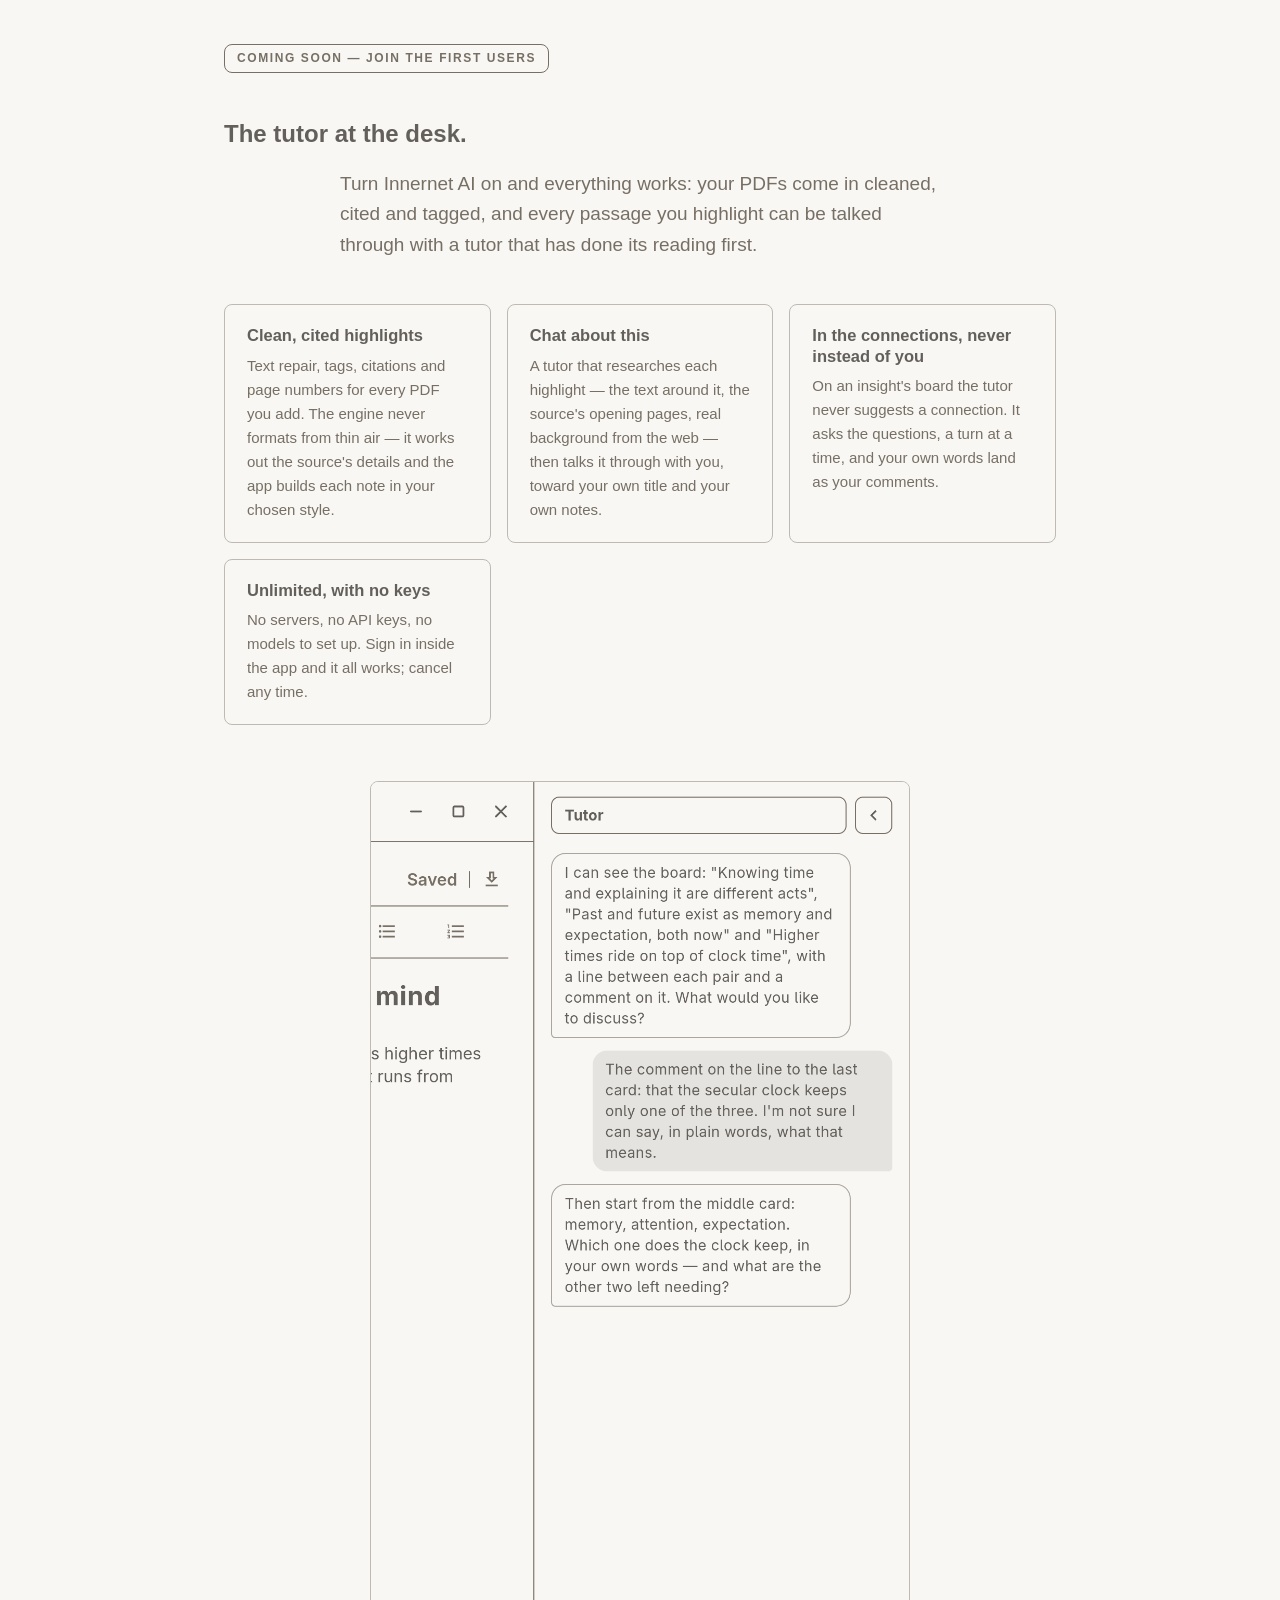
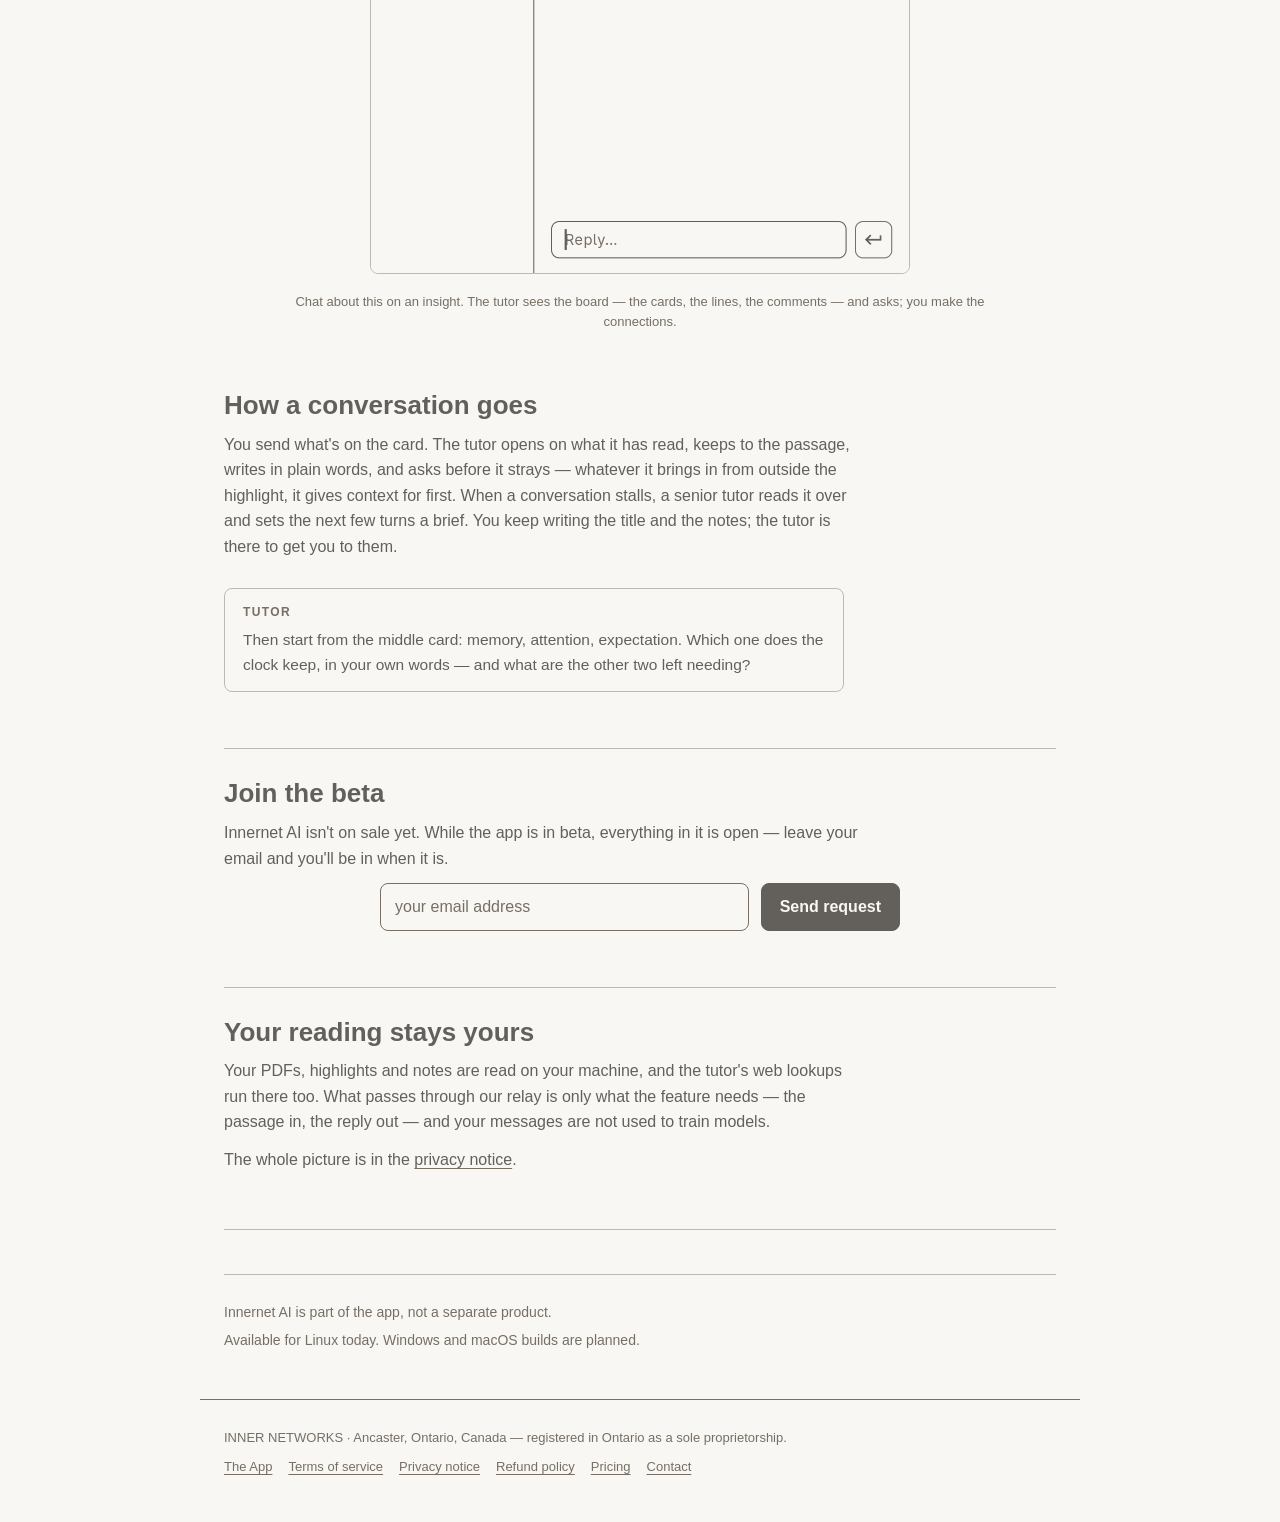
==== ai.html @ b346fe4a "Versions 20261019b, for the sheet's new spacing" ====
<!DOCTYPE html>
<html lang="en">
<head>
<meta charset="utf-8">
<meta name="viewport" content="width=device-width, initial-scale=1">
<title>Innernet AI — one subscription, everything wired</title>
<meta name="description" content="Innernet AI: clean, cited, tagged highlights for every PDF, and a tutor that researches each passage and talks it through with you. In the beta now — request to join.">
<link rel="stylesheet" href="style.css?v=20261019b">
<script src="theme.js?v=20261019b"></script>
</head>
<body>
<main>
  <section class="hero">
    <p class="chip">coming soon — join the first users</p>
    <h1>The tutor at the desk.</h1>
    <p class="lede">Turn Innernet AI on and everything works: your PDFs come in cleaned, cited and tagged, and every passage you highlight can be talked through with a tutor that has done its reading first.</p>
  </section>

  <section class="points">
    <div><h3>Clean, cited highlights</h3><p>Text repair, tags, citations and page numbers for every PDF you add. The engine never formats from thin air — it works out the source's details and the app builds each note in your chosen style.</p></div>
    <div><h3>Chat about this</h3><p>A tutor that researches each highlight — the text around it, the source's opening pages, real background from the web — then talks it through with you, toward your own title and your own notes.</p></div>
    <div><h3>In the connections, never instead of you</h3><p>On an insight's board the tutor never suggests a connection. It asks the questions, a turn at a time, and your own words land as your comments.</p></div>
    <div><h3>Unlimited, with no keys</h3><p>No servers, no API keys, no models to set up. Sign in inside the app and it all works; cancel any time.</p></div>
  </section>

  <figure class="screen portrait">
    <img src="images/connections-chat.png" alt="Chat about this on an insight: the tutor has read the board, names each card it sees, and answers the reader's question with a question back.">
    <figcaption>Chat about this on an insight. The tutor sees the board — the cards, the lines, the comments — and asks; you make the connections.</figcaption>
  </figure>

  <section class="walk" style="margin-top:56px;">
    <h2>How a conversation goes</h2>
    <p>You send what's on the card. The tutor opens on what it has read, keeps to the passage, writes in plain words, and asks before it strays — whatever it brings in from outside the highlight, it gives context for first. When a conversation stalls, a senior tutor reads it over and sets the next few turns a brief. You keep writing the title and the notes; the tutor is there to get you to them.</p>
  </section>

  <div class="bubble" style="margin-top:28px;">
    <p class="who">Tutor</p>
    <p>Then start from the middle card: memory, attention, expectation. Which one does the clock keep, in your own words — and what are the other two left needing?</p>
  </div>

  <hr class="rule">

  <section class="walk" style="margin-top:28px;">
    <h2>Join the beta</h2>
    <p class="quiet">Innernet AI isn't on sale yet. While the app is in beta, everything in it is open — leave your email and you'll be in when it is.</p>
  </section>

  <form class="beta" onsubmit="location.href = 'mailto:support@theinnernet.co?subject=' + encodeURIComponent('Beta request') + '&body=' + encodeURIComponent(this.email.value); return false;">
    <input type="email" name="email" required placeholder="your email address" autocomplete="email">
    <button type="submit">Send request</button>
  </form>

  <hr class="rule">

  <section class="walk" style="margin-top:28px;">
    <h2>Your reading stays yours</h2>
    <p>Your PDFs, highlights and notes are read on your machine, and the tutor's web lookups run there too. What passes through our relay is only what the feature needs — the passage in, the reply out — and your messages are not used to train models.</p>
    <p class="quiet">The whole picture is in the <a href="privacy.html">privacy notice</a>.</p>
  </section>

  <hr class="rule">

  <section class="footnotes">
    <p>Innernet AI is part of the app, not a separate product.</p>
    <p>Available for Linux today. Windows and macOS builds are planned.</p>
  </section>
</main>

<footer>
  <p>INNER NETWORKS · Ancaster, Ontario, Canada — registered in Ontario as a sole proprietorship.</p>
  <nav><a href="./">The App</a><a href="terms.html">Terms of service</a><a href="privacy.html">Privacy notice</a><a href="refund.html">Refund policy</a><a href="pricing.html">Pricing</a><a href="mailto:support@theinnernet.co">Contact</a></nav>
</footer>
</body>
</html>
---- style.css ----
/* THE INNERNET — the app's own styling, carried over to the site: its
   theme's colours (Minima's three by default: paper, stone, ink), Tiny5 LCD
   for the mark, outlines between lights, rounded 8, quiet stone labels.
   Each of the app's themes is a set of the same variables below (from its
   CSS file in the app's themes/), chosen by <html data-theme> (theme.js). */

@font-face {
  font-family: 'Tiny5';
  src: url('fonts/Tiny5-LCDRegular.ttf') format('truetype');
  font-weight: normal;
  font-style: normal;
  font-display: swap;
}

:root, [data-theme="minima"] {
  --paper: #F8F7F4;
  --stone: #776F64;
  --ink: #63605B;
  /* stone and paper, mixed, for hairlines and fills that aren't full stone */
  --line: color-mix(in srgb, var(--stone) 45%, var(--paper));
  --page: var(--paper);          /* what the page is drawn on */
  --selected: var(--stone);      /* the theme switch's indicator */
  --on-selected: var(--paper);
  --accent: var(--ink);          /* filled buttons */
  --on-accent: var(--paper);
  --fill-line: transparent;      /* an outline round filled things, where they're as pale as the page (Stick) */
  --accent-border: var(--accent);
  --wash: color-mix(in srgb, var(--stone) 8%, var(--paper));
  --deep: color-mix(in srgb, var(--stone) 16%, var(--paper));
  --radius: 8px;
}
[data-theme="stick"] {
  --paper: #FFFFFF; --stone: rgba(54, 54, 54, 0.75); --ink: #363636; --line: rgba(0, 0, 0, 0.3);
  --page: #FAF9F6; --selected: #FFF6BF; --on-selected: #363636; --accent: #FFF6BF; --on-accent: #363636;
  --fill-line: rgba(0, 0, 0, 0.3); --accent-border: var(--fill-line);
}
[data-theme="dew"] {
  --paper: #FCFEFF; --stone: #5F6C78; --ink: #3F4952; --line: #B7C6D4; --page: #F1F8FD;
  --selected: #B7DCFD; --on-selected: #3F4952; --accent: #95CAF8; --on-accent: #3F4952;
}
[data-theme="blush"] {
  --paper: #FFFDFD; --stone: #79666B; --ink: #514347; --line: #D4BFC5; --page: #FDF4F6;
  --selected: #FAC8D6; --on-selected: #514347; --accent: #F3ADC2; --on-accent: #514347;
}
[data-theme="mint"] {
  --paper: #FCFEFD; --stone: #607067; --ink: #3F4B44; --line: #B7C9BF; --page: #F1F9F4;
  --selected: #B6E4CA; --on-selected: #3F4B44; --accent: #93D6B1; --on-accent: #3F4B44;
}
[data-theme="lilac"] {
  --paper: #FEFDFF; --stone: #6E6978; --ink: #494551; --line: #C8C2D4; --page: #F8F5FD;
  --selected: #DDCFFA; --on-selected: #494551; --accent: #CCB8F4; --on-accent: #494551;
}
[data-theme="clara"] {
  --paper: #FFFFFF; --stone: rgba(54, 54, 54, 0.75); --ink: #363636; --line: rgba(0, 0, 0, 0.3);
  --page: #F5F5F5; --selected: #3069D0; --on-selected: #FFFFFF; --accent: #3069D0; --on-accent: #FFFFFF;
}

/* A change of theme glides rather than snaps. */
body, a, h1, h2, h3, h4, .intro, .wordmark, .tagline, .quiet, footer, footer nav a,
figure.screen img, .rule, .beta input, .beta button, .theme-switch, .theme-switch button,
.process li, .process h3, .process p, .process li:not(:first-child)::before {
  transition: background-color .35s ease, color .35s ease, border-color .35s ease;
}

* { box-sizing: border-box; }

body {
  margin: 0;
  overflow-x: clip;   /* the full-width sheet's 100vw counts the scroll bar */
  color: var(--ink);
  background: var(--page);
  font-family: 'Inter', 'Segoe UI', 'Helvetica Neue', Arial, sans-serif;
  font-size: 16px;
  line-height: 1.6;
  -webkit-font-smoothing: antialiased;
}

a { color: var(--ink); text-decoration-color: var(--stone); text-underline-offset: 3px; }
a:hover { color: var(--stone); }

h1, h2, h3, h4 { font-weight: 600; color: var(--ink); line-height: 1.25; }

main { max-width: 880px; margin: 0 auto; padding: 0 24px; }

/* The top of the home page: the wordmark centred in the space above the
   fold, and the next heading with the very top of the screenshot just
   peeking over the bottom edge (.mark) — a hint of what's below. */
.hero { padding: 44px 0 24px; }
.hero.mark {
  padding: 0;
  min-height: calc(100vh - 96px);
  display: flex; flex-direction: column;
  justify-content: center; align-items: center;
  text-align: center;
}
.intro {
  font-size: 16px; font-weight: 600; letter-spacing: 2px;
  text-transform: uppercase; color: var(--stone); margin: 0 0 14px;
}
.wordmark {
  font-family: 'Tiny5', monospace;
  font-size: 72px; letter-spacing: 8px; line-height: 1;
  color: var(--ink); margin: 0;
}
.home-card { text-align: center; }
.home-card h2 { font-size: 30px; margin: 0 0 26px; }
/* the caption's gone; the gap it left stays between image and tagline */
.home-card figure.screen { margin: 0 auto 52px; }
.tagline {
  font-size: 19px; color: var(--stone); max-width: 560px; margin: 0 auto;
}
.home-card { padding-bottom: 36px; }
.chip {
  display: inline-block; border: 1px solid var(--stone); color: var(--stone);
  border-radius: var(--radius); padding: 4px 12px; font-size: 12px;
  letter-spacing: 1.6px; text-transform: uppercase; font-weight: 600;
  margin: 0 0 26px;
}
.hero .lede { font-size: 19px; max-width: 600px; margin: 0 auto; color: var(--stone); }

/* Screen figures: stone-outlined, rounded like the app's cards */
figure.screen { margin: 48px auto; max-width: 720px; }
figure.screen img {
  display: block; width: 100%; height: auto;
  border: 1px solid var(--line); border-radius: var(--radius);
}
figure.screen.portrait { text-align: center; }
figure.screen.portrait img { display: inline-block; max-width: 540px; }
figure.screen figcaption {
  font-size: 13px; color: var(--stone); margin: 10px 2px 0;
}

/* Feature cards */
.points {
  display: grid; grid-template-columns: repeat(auto-fit, minmax(240px, 1fr));
  gap: 16px; padding: 20px 0 8px;
}
.points div {
  border: 1px solid var(--line); border-radius: var(--radius);
  padding: 20px 22px; background: var(--paper);
}
.points h3 { margin: 0 0 8px; font-size: 16.5px; }
.points p { margin: 0; font-size: 15px; color: var(--stone); }

/* From Quote to Note: a centred heading, then the three steps as cards
   joined by stone arrows — the app's connecting lines, pointed — then the
   sentence, centred under the cards. */
.process-head {
  text-align: center; font-size: 30px;
  margin: 64px 0 0;
}
.process {
  list-style: none; margin: 44px 0; padding: 0;
  display: grid; grid-template-columns: 1fr 1fr 1fr; gap: 46px;
  max-width: 832px;
}
/* Each step a Note Field card (FieldCard), a third again their size: the
   paper a step up from the page's, one border of a single width (darkened
   only by hovering, as the card raises), radius 10, a 14 px title and
   13 px notes on 1.4 — here at that size ×1.3. */
.process li {
  position: relative; border: 1px solid var(--line); border-radius: 13px;
  padding: 16px 18px 18px; background: var(--paper);
}
.process li:hover { border-color: var(--ink); }
.process li:not(:first-child)::before {
  content: '→'; position: absolute; left: -46px; width: 46px;
  top: 50%; transform: translateY(-50%);
  text-align: center; color: var(--stone); font-size: 22px; font-weight: 600;
}
.process h3 {
  margin: 0 0 8px; font-size: 18px; font-weight: 600;
  text-transform: none; letter-spacing: 0; color: var(--ink);
}
.process p { margin: 0; font-size: 17px; line-height: 1.4; color: var(--ink); }
.process p em { color: var(--ink); }
.process-lede {
  text-align: center; color: var(--ink);
  max-width: 640px; margin: 0 auto;
}

/* A word section beside or before a figure */
.walk { max-width: 640px; margin: 0; }
.walk.right { margin-left: auto; text-align: right; }
.walk.right h2, .walk.right p { max-width: 560px; margin-left: auto; }
.walk h2 { font-size: 26px; margin: 0 0 10px; }
.walk h3 { font-size: 18px; margin: 0 0 8px; }
.walk p { margin: 0 0 12px; color: var(--ink); }
.quiet { color: var(--stone); }

/* Lists styled like the app's quiet labels */
.list { padding-left: 0; list-style: none; margin: 14px 0; }
.list li {
  padding: 10px 0 10px 0; border-top: 1px solid var(--line);
  font-size: 15.5px; max-width: 640px;
}
.list li:last-child { border-bottom: 1px solid var(--line); }
.list b { font-weight: 600; }

/* Pricing */
.pricing { margin-top: 56px; }
.pricing h2 { font-size: 26px; margin: 0 0 8px; }
.sub { margin: 0 0 22px; color: var(--stone); max-width: 640px; }
.tiers { display: grid; grid-template-columns: repeat(auto-fit, minmax(200px, 1fr)); gap: 16px; }
.tiers.two { max-width: 480px; }
.tier {
  border: 1px solid var(--stone); border-radius: var(--radius);
  padding: 20px 22px;
}
.tier h4 {
  margin: 0 0 10px; font-size: 13px; letter-spacing: 1.4px;
  text-transform: uppercase; color: var(--stone);
}
.tier.filled { background: var(--ink); border-color: var(--ink); color: var(--paper); }
.tier.filled, .tier.filled h4, .tier.filled .price span { color: var(--paper); }
.tier.filled h4 { color: color-mix(in srgb, var(--paper) 70%, var(--ink)); }
.price { font-size: 30px; font-weight: 600; margin-bottom: 10px; color: var(--ink); }
.price span { font-size: 14px; font-weight: 600; color: var(--stone); }
.tier p { margin: 0; font-size: 14.5px; color: var(--stone); }
.tier.filled .price { color: var(--paper); }
.tier.filled p { color: color-mix(in srgb, var(--paper) 80%, var(--stone)); }
.tiny { font-size: 13px; color: var(--stone); margin-top: 18px; }

/* Beta request: an email box and a filled send button, as the app's controls */
.beta-ask { text-align: center; margin: 48px 0 56px; }
.beta-ask h2 { font-size: 26px; margin: 0 0 22px; }
.beta { display: flex; gap: 12px; max-width: 520px; margin: 0 auto; }
.beta input {
  flex: 1; padding: 10px 14px; font: inherit; color: var(--ink);
  background: var(--paper); border: 1px solid var(--stone);
  border-radius: var(--radius);
}
.beta input::placeholder { color: var(--stone); }
.beta input:focus { outline: none; border-color: var(--ink); }
.beta button {
  padding: 10px 18px; font: inherit; font-weight: 600; cursor: pointer;
  background: var(--accent); color: var(--on-accent);
  border: 1px solid var(--accent-border); border-radius: var(--radius);
}
.beta button:hover { background: color-mix(in srgb, var(--accent) 85%, var(--paper)); }

/* The themes: the app's view switch (SlideToggle) as a theme switch, a
   track outlined like the app's with a sliding indicator; clicking a
   segment, or dragging across them, redraws the page (and its pictures)
   in that theme. */
/* The display — the Note Field's picture, its tagline and the theme
   switch just under it, so switching shows the field change — holds the
   page behind it: pinned once its foot reaches the window's (theme.js
   measures it, --display-h; unmeasured, it pins at the top) while
   everything after — From Quote to Note on — slides up over it as one
   card (.sheet), as a card joins the field in the app. */
.display {
  position: sticky; z-index: 0;
  top: calc(100vh - var(--display-h, 100vh));
}
.themes { text-align: center; padding: 0 0 200px; }
.themes h2 { font-size: 26px; margin: 0 0 22px; }
/* The rest of the page, riding over it: opaque and the window's full
   width (its content kept to the column), its top the card's rounded
   corners and the app's hairline, lifting off with a shadow. */
.sheet {
  position: relative; z-index: 1;
  margin: 0 calc(50% - 50vw);
  /* A pause: this much scrolling with the display held still, before the
     sheet comes up over it. */
  margin-top: 40vh;
  padding: 0 calc(50vw - 50%);
  /* An empty band at its top, so the card comes well up before any of
     its writing does. */
  padding-top: calc(15vh - 32px);   /* (with From Quote to Note's 64px: 15vh + 32px in all) */
  background: var(--page);
  border-top: 1px solid var(--line);
  border-radius: 16px 16px 0 0;
  box-shadow: 0 -12px 24px rgba(0, 0, 0, .08);
}
.theme-switch {
  display: inline-flex; position: relative; padding: 2px;
  border: 1px solid var(--line); border-radius: 6px;
  touch-action: none; user-select: none; -webkit-user-select: none;
  max-width: 100%;
}
.theme-switch .indicator {
  position: absolute; top: 2px; bottom: 2px; left: 2px;
  width: calc((100% - 4px) / var(--count)); border-radius: 4px;
  background: var(--selected);
  box-shadow: inset 0 0 0 1px var(--fill-line);
  transform: translateX(calc(var(--at) * 100%));
  transition: transform .2s ease-out, background-color .35s ease;
}
.theme-switch button {
  position: relative; width: 120px; min-width: 0; height: 33px; padding: 0 4px;
  font: inherit; font-size: 14.4px; font-weight: 600; color: var(--stone);
  background: none; border: 0; border-radius: 4px; cursor: pointer;
}
.theme-switch button:hover:not([aria-checked="true"]) {
  background: color-mix(in srgb, var(--ink) 8%, transparent);
}
.theme-switch button[aria-checked="true"] { color: var(--on-selected); }
.theme-switch button:focus-visible { outline: 2px solid var(--ink); outline-offset: 1px; }
/* "and more…": the last segment, quieter and never chosen. */
.theme-switch .more {
  position: relative; width: 120px; height: 33px; display: flex;
  align-items: center; justify-content: center; padding: 0 4px;
  font-size: 14.4px; font-weight: 600; font-style: italic; line-height: 1.1;
  color: color-mix(in srgb, var(--stone) 60%, var(--page)); cursor: default;
}

/* Each screenshot shows the app in the page's theme: the next theme's
   picture fades in over the last. */
figure.screen .shots { position: relative; }
figure.screen .shots img + img { position: absolute; inset: 0; }
figure.screen .shots img { transition: opacity .35s ease, border-color .35s ease; }

/* Rules between sections: stone hairlines, as outlines separate lights */
.rule { border: 0; border-top: 1px solid var(--line); margin: 56px 0 0; }

/* Trial / footnotes / footer */
.trial { margin-top: 52px; }
.trial h2 { font-size: 22px; margin: 0 0 8px; }
.trial p { margin: 0; max-width: 640px; color: var(--ink); }
.footnotes { margin-top: 44px; padding-top: 20px; border-top: 1px solid var(--line); font-size: 14px; color: var(--stone); }
.footnotes p { margin: 6px 0; }
footer {
  max-width: 880px; margin: 48px auto 0; padding: 22px 24px 44px;
  border-top: 1px solid var(--stone); font-size: 13px; color: var(--stone);
}
footer p { margin: 6px 0; }
footer nav { display: flex; gap: 16px; flex-wrap: wrap; margin-top: 8px; }
footer nav a { color: var(--stone); }
footer nav a:hover { color: var(--ink); }

/* The AI page's reply echo: the reader's pale-stone bubble, as in the panel. */
.bubble {
  border: 1px solid var(--line); border-radius: var(--radius);
  padding: 14px 18px; max-width: 620px; margin: 0 0 12px; font-size: 15.5px;
  background: var(--paper);
}
.bubble.you { background: var(--deep); border-color: var(--deep); margin-left: 15%; }
.bubble .who {
  font-size: 12px; letter-spacing: 1.4px; text-transform: uppercase;
  font-weight: 600; color: var(--stone); margin: 0 0 6px;
}
.bubble p { margin: 0; }

/* Legal pages */
.doc { padding: 44px 0 24px; }
.doc h1 { font-size: 34px; margin: 0 0 18px; }
.doc h2 { font-size: 20px; margin: 30px 0 8px; }
.doc p, .doc li { max-width: 660px; }
.doc em { color: var(--stone); }

@media (max-width: 640px) {
  .wordmark { font-size: 44px; letter-spacing: 5px; }
  .hero h1 { font-size: 22px; }
  .hero { padding-top: 48px; }
  .hero.mark { padding: 0; }
  .bubble.you { margin-left: 0; }
  .beta { flex-direction: column; }
  /* Seven themes across a phone: "and more…" goes, and they share it. */
  .theme-switch { display: flex; --count: var(--themes) !important; }
  .theme-switch button { flex: 1; width: auto; font-size: 11px; padding: 0 1px; }
  .theme-switch .more { display: none; }
  .process { grid-template-columns: 1fr; gap: 36px; margin: 40px 0; }
  .process li:not(:first-child)::before {
    content: '↓'; top: -31px; left: 50%; width: auto;
    transform: translateX(-50%);
  }
}
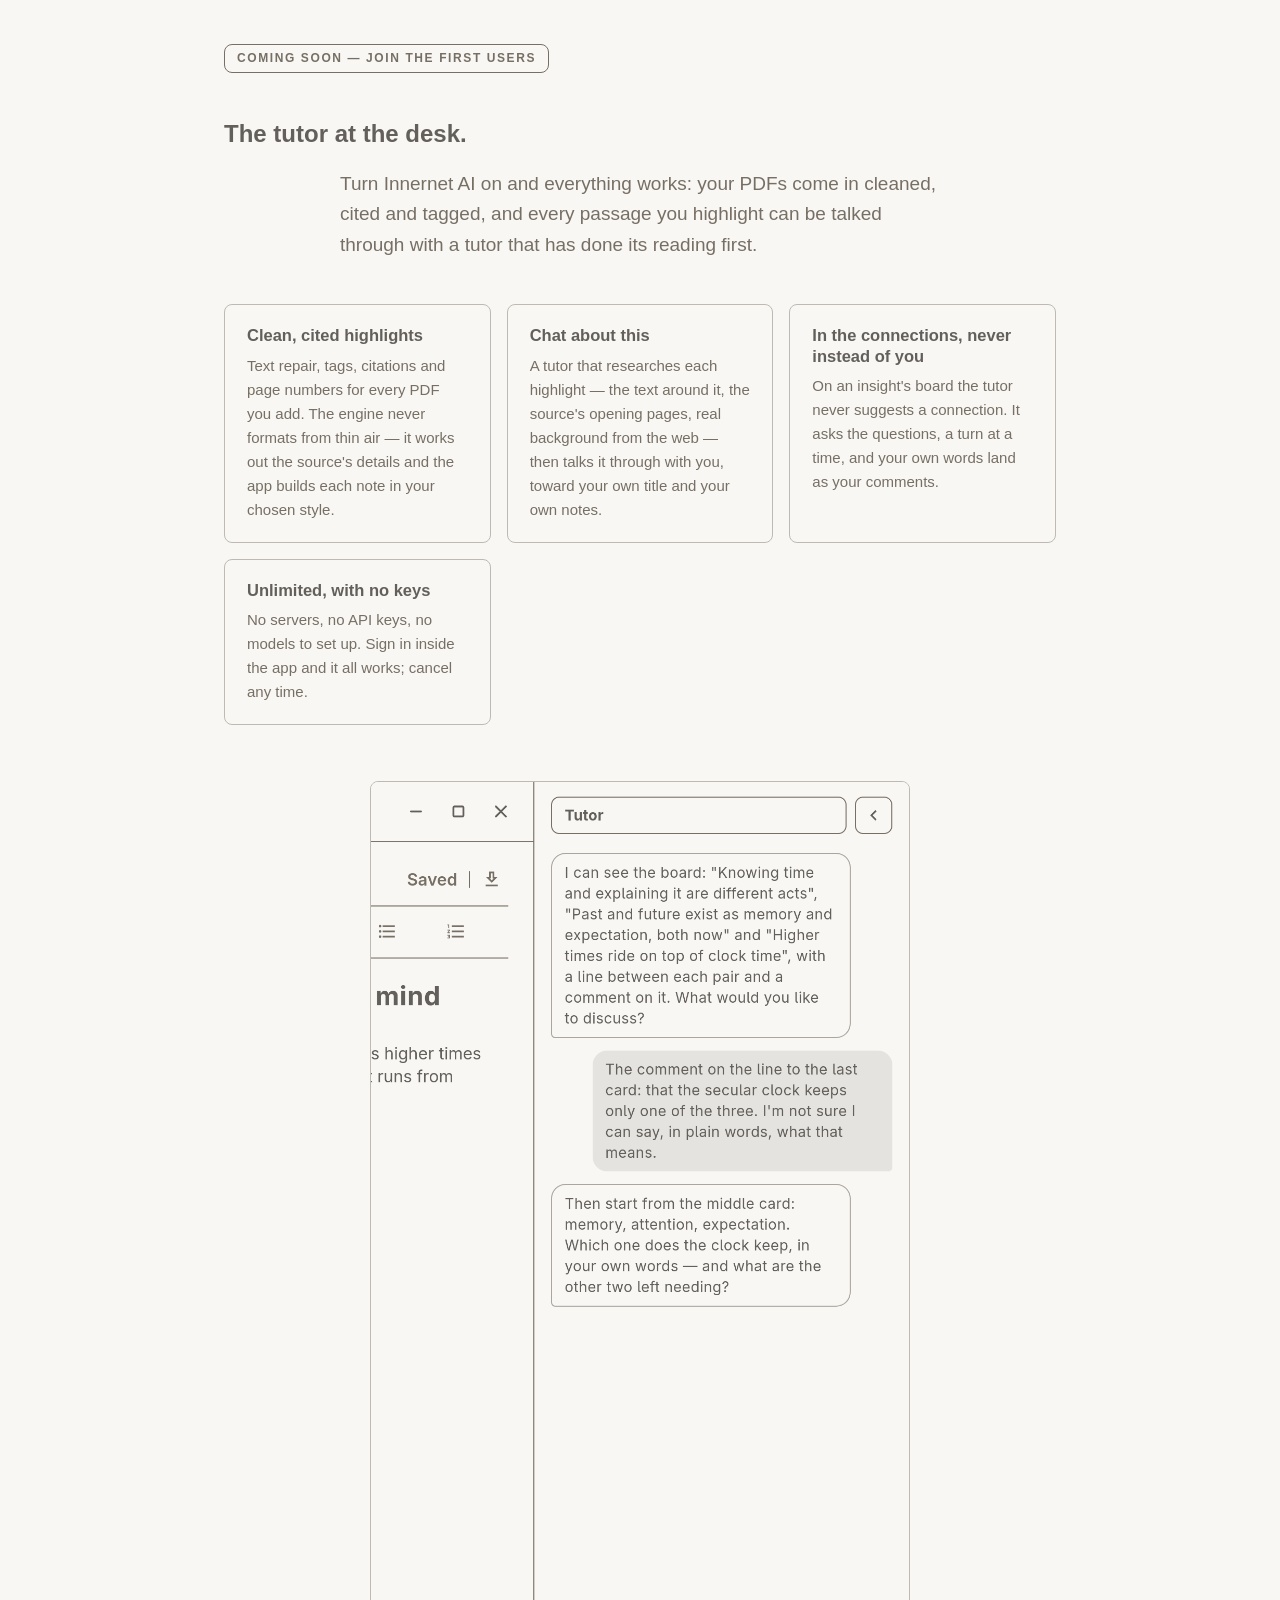
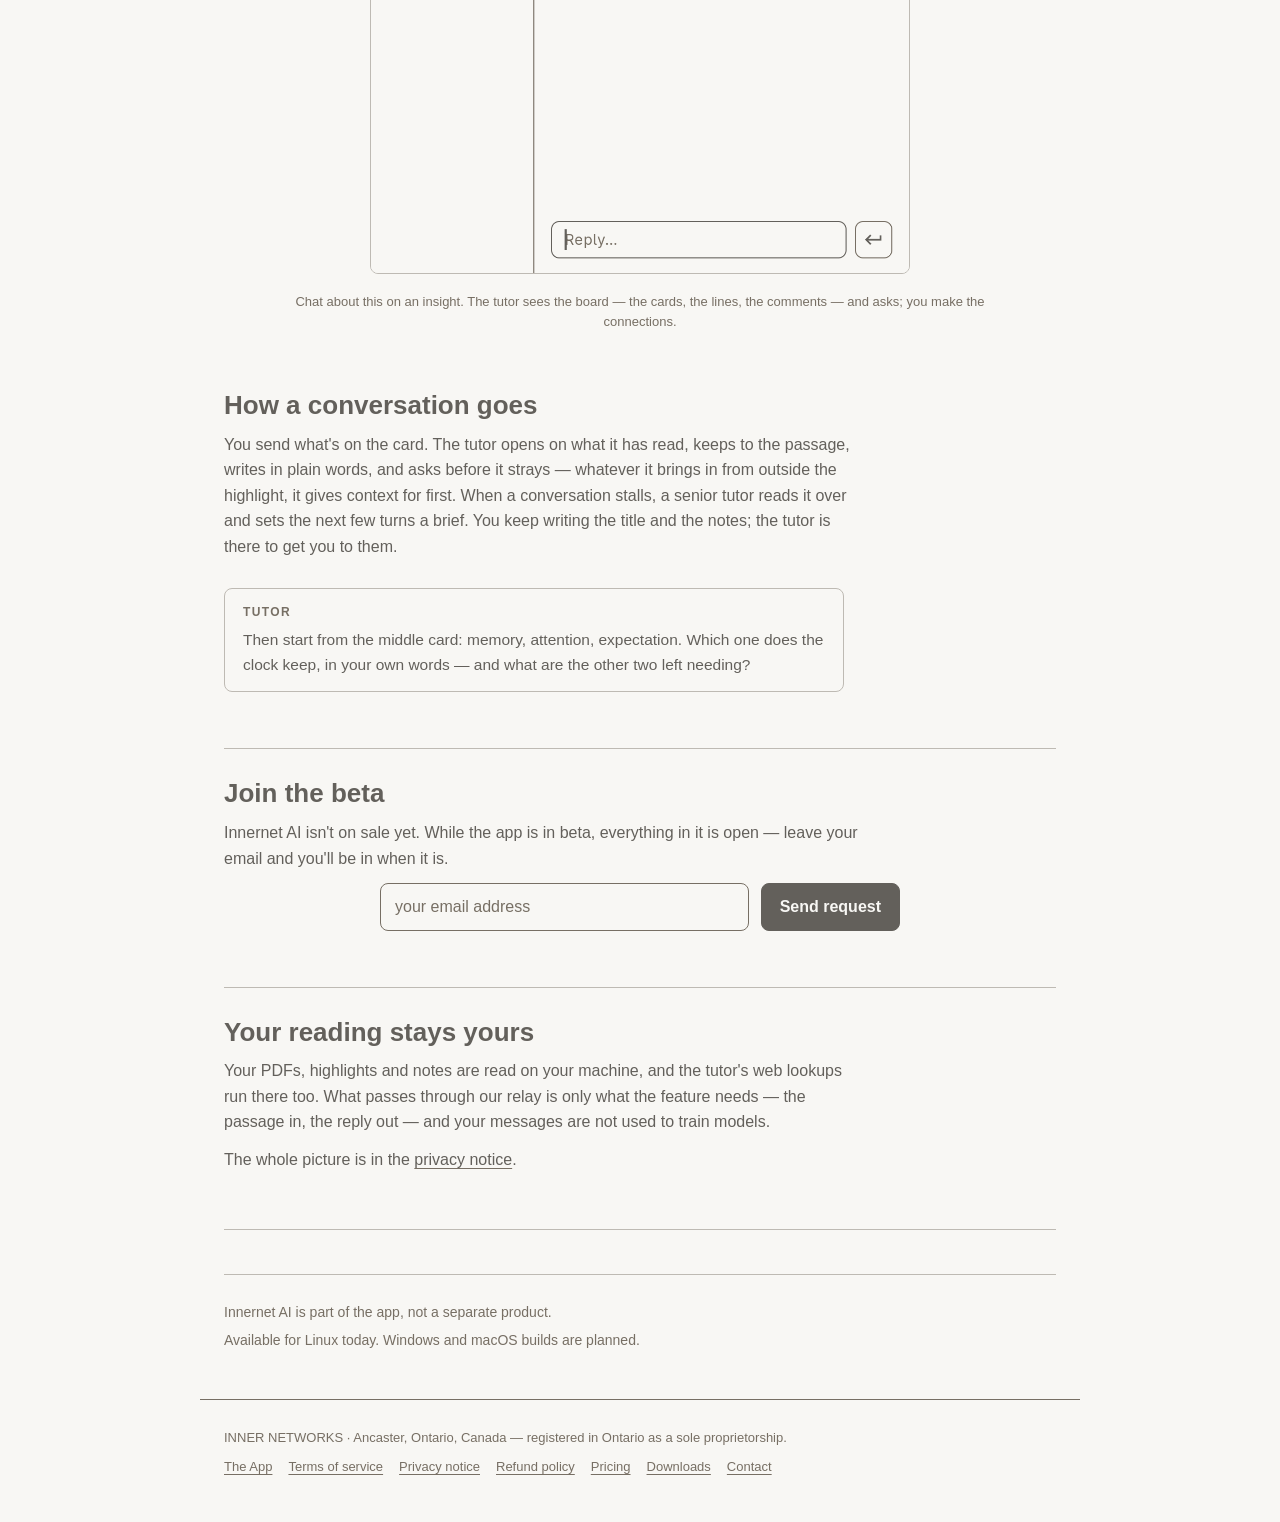
==== commit b7af792b: "Downloads, quietly: their own page (the beta builds for Windows, macOS and Linux, a beta note, how t" ====
--- a/ai.html
+++ b/ai.html
@@ -5,8 +5,8 @@
 <meta name="viewport" content="width=device-width, initial-scale=1">
 <title>Innernet AI — one subscription, everything wired</title>
 <meta name="description" content="Innernet AI: clean, cited, tagged highlights for every PDF, and a tutor that researches each passage and talks it through with you. In the beta now — request to join.">
-<link rel="stylesheet" href="style.css?v=20261019b">
-<script src="theme.js?v=20261019b"></script>
+<link rel="stylesheet" href="style.css?v=20261019f">
+<script src="theme.js?v=20261019f"></script>
 </head>
 <body>
 <main>
@@ -68,7 +68,7 @@
 
 <footer>
   <p>INNER NETWORKS · Ancaster, Ontario, Canada — registered in Ontario as a sole proprietorship.</p>
-  <nav><a href="./">The App</a><a href="terms.html">Terms of service</a><a href="privacy.html">Privacy notice</a><a href="refund.html">Refund policy</a><a href="pricing.html">Pricing</a><a href="mailto:support@theinnernet.co">Contact</a></nav>
+  <nav><a href="./">The App</a><a href="terms.html">Terms of service</a><a href="privacy.html">Privacy notice</a><a href="refund.html">Refund policy</a><a href="pricing.html">Pricing</a><a href="downloads.html">Downloads</a><a href="mailto:support@theinnernet.co">Contact</a></nav>
 </footer>
 </body>
 </html>
--- a/style.css
+++ b/style.css
@@ -154,7 +154,7 @@
   display: grid; grid-template-columns: 1fr 1fr 1fr; gap: 46px;
   max-width: 832px;
 }
-/* Each step a Note Field card (FieldCard), a third again their size: the
+/* Each step drawn as a card of the app's Note Field, a third again its size: the
    paper a step up from the page's, one border of a single width (darkened
    only by hovering, as the card raises), radius 10, a 14 px title and
    13 px notes on 1.4 — here at that size ×1.3. */
@@ -222,8 +222,27 @@
 .tiny { font-size: 13px; color: var(--stone); margin-top: 18px; }
 
 /* Beta request: an email box and a filled send button, as the app's controls */
+/* Downloads (its own page, from the footer): one per platform, those
+   still to come quiet. */
+.get { text-align: center; margin: 24px 0 56px; }
+.get .quiet { max-width: 560px; margin: 0 auto 22px; }
+.download-note { font-size: 13.5px; margin: 22px auto 0 !important; }
+.downloads { display: flex; gap: 12px; justify-content: center; flex-wrap: wrap; }
+.download {
+  display: flex; flex-direction: column; align-items: center; gap: 2px;
+  min-width: 190px; padding: 11px 18px; border-radius: var(--radius);
+  font-weight: 600; text-decoration: none;
+  background: var(--accent); color: var(--on-accent); border: 1px solid var(--accent-border);
+  transition: background-color .35s ease, color .35s ease, border-color .35s ease;
+}
+.download span { font-size: 12.5px; font-weight: 400; opacity: .85; }
+.download:hover { color: var(--on-accent); background: color-mix(in srgb, var(--accent) 85%, var(--paper)); }
+.download.soon, .download.soon:hover {
+  background: none; color: var(--stone); border-color: var(--line); cursor: default;
+}
 .beta-ask { text-align: center; margin: 48px 0 56px; }
 .beta-ask h2 { font-size: 26px; margin: 0 0 22px; }
+.beta-free { margin: -10px auto 22px; }
 .beta { display: flex; gap: 12px; max-width: 520px; margin: 0 auto; }
 .beta input {
   flex: 1; padding: 10px 14px; font: inherit; color: var(--ink);
@@ -239,7 +258,7 @@
 }
 .beta button:hover { background: color-mix(in srgb, var(--accent) 85%, var(--paper)); }
 
-/* The themes: the app's view switch (SlideToggle) as a theme switch, a
+/* The themes: the app's view switch as a theme switch, a
    track outlined like the app's with a sliding indicator; clicking a
    segment, or dragging across them, redraws the page (and its pictures)
    in that theme. */
@@ -273,6 +292,29 @@
   border-radius: 16px 16px 0 0;
   box-shadow: 0 -12px 24px rgba(0, 0, 0, .08);
 }
+/* The scroll cue: a chevron under the wordmark (only on the home page),
+   faded in 2 s after the page opens to encourage the visitor on and down
+   into the sheet above; gone once pressed (it takes them there), and
+   scrolled out of sight with the hero otherwise. */
+.scroll-cue {
+  display: block; margin: 56px 0 0; padding: 8px; line-height: 0;
+  color: var(--stone); background: none; border: 0; cursor: pointer;
+  opacity: 0; visibility: hidden; pointer-events: none;
+  transition: opacity .5s ease, visibility 0s linear .5s, color .15s ease;
+}
+.scroll-cue.show {
+  opacity: 1; visibility: visible; pointer-events: auto;
+  transition: opacity .5s ease, color .15s ease;
+}
+.scroll-cue:hover { color: var(--ink); }
+.scroll-cue svg { display: block; animation: cue-bob 2.2s ease-in-out infinite; }
+@keyframes cue-bob {
+  0%, 100% { transform: translateY(0); }
+  50% { transform: translateY(5px); }
+}
+@media (prefers-reduced-motion: reduce) {
+  .scroll-cue svg { animation: none; }
+}
 .theme-switch {
   display: inline-flex; position: relative; padding: 2px;
   border: 1px solid var(--line); border-radius: 6px;
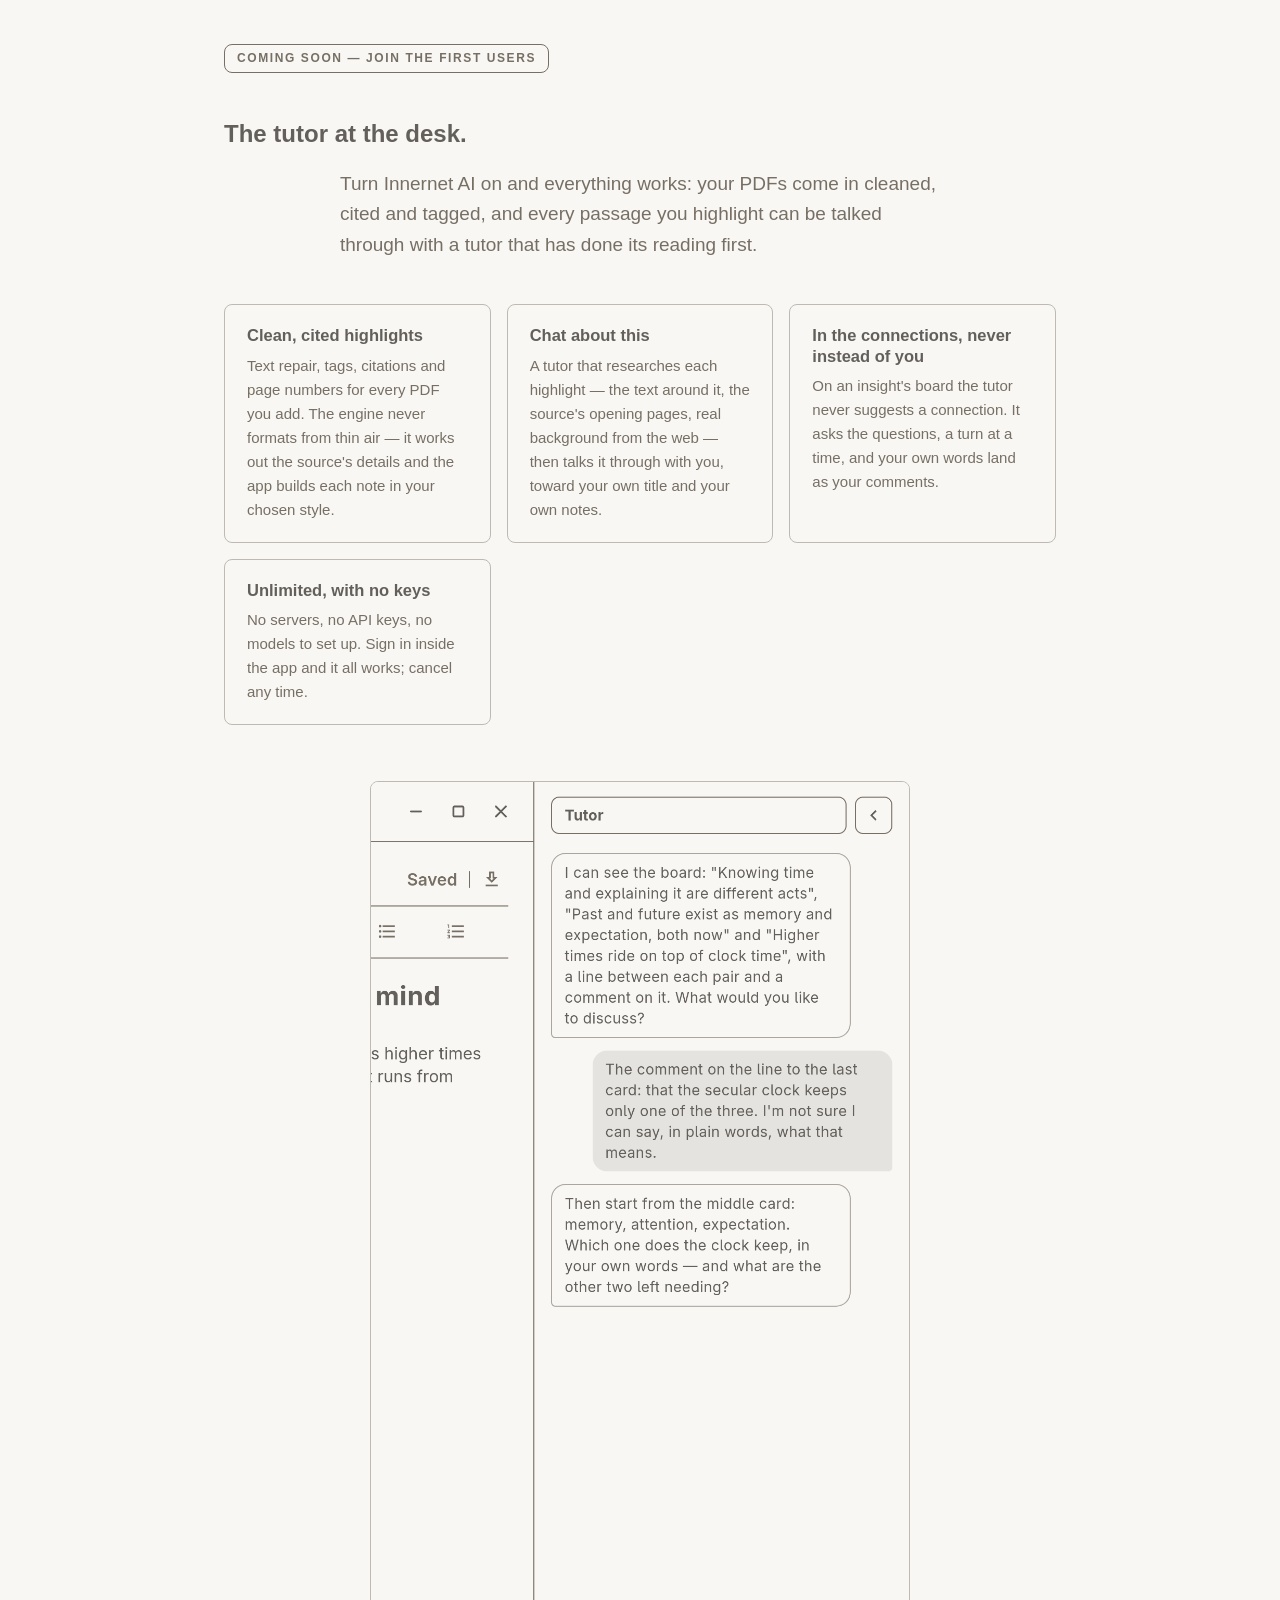
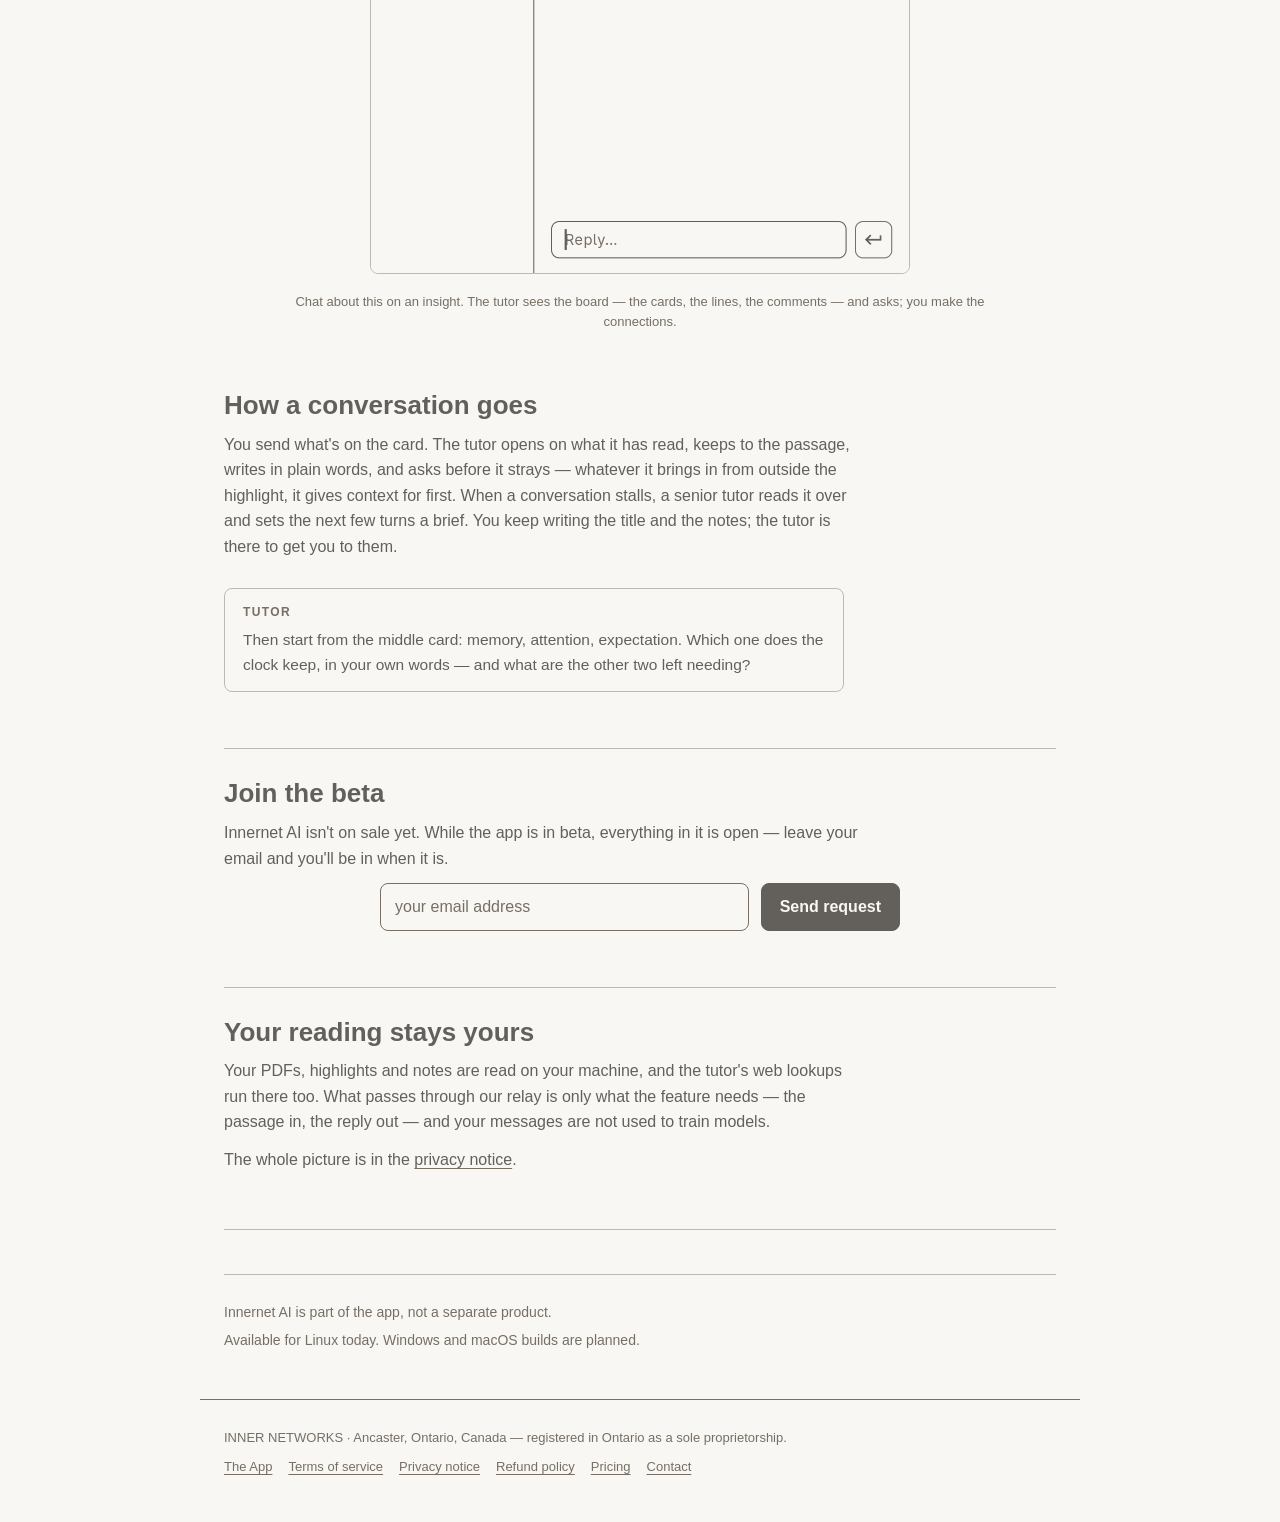
==== commit 1164bffc: "Downloads unlisted: the page stays at its address, sent to testers whose beta requests are approved," ====
--- a/ai.html
+++ b/ai.html
@@ -68,7 +68,7 @@
 
 <footer>
   <p>INNER NETWORKS · Ancaster, Ontario, Canada — registered in Ontario as a sole proprietorship.</p>
-  <nav><a href="./">The App</a><a href="terms.html">Terms of service</a><a href="privacy.html">Privacy notice</a><a href="refund.html">Refund policy</a><a href="pricing.html">Pricing</a><a href="downloads.html">Downloads</a><a href="mailto:support@theinnernet.co">Contact</a></nav>
+  <nav><a href="./">The App</a><a href="terms.html">Terms of service</a><a href="privacy.html">Privacy notice</a><a href="refund.html">Refund policy</a><a href="pricing.html">Pricing</a><a href="mailto:support@theinnernet.co">Contact</a></nav>
 </footer>
 </body>
 </html>
--- a/style.css
+++ b/style.css
@@ -224,9 +224,11 @@
 /* Beta request: an email box and a filled send button, as the app's controls */
 /* Downloads (its own page, from the footer): one per platform, those
    still to come quiet. */
-.get { text-align: center; margin: 24px 0 56px; }
+.get { text-align: center; margin: 24px 0 0; }
 .get .quiet { max-width: 560px; margin: 0 auto 22px; }
 .download-note { font-size: 13.5px; margin: 22px auto 0 !important; }
+.get .also { margin: 14px auto 0; font-size: 14px; }
+.get .also a.soon { color: var(--stone); text-decoration: none; cursor: default; }
 .downloads { display: flex; gap: 12px; justify-content: center; flex-wrap: wrap; }
 .download {
   display: flex; flex-direction: column; align-items: center; gap: 2px;
@@ -388,6 +390,11 @@
 .doc { padding: 44px 0 24px; }
 .doc h1 { font-size: 34px; margin: 0 0 18px; }
 .doc h2 { font-size: 20px; margin: 30px 0 8px; }
+.doc h3 { font-size: 16px; margin: 22px 0 6px; text-transform: none; letter-spacing: 0; color: var(--ink); }
+.doc ol { padding-left: 22px; }
+.doc li { margin: 4px 0; }
+.doc .commands { list-style: none; padding-left: 0; margin: 6px 0; }
+.doc .commands code { white-space: nowrap; }
 .doc p, .doc li { max-width: 660px; }
 .doc em { color: var(--stone); }
 
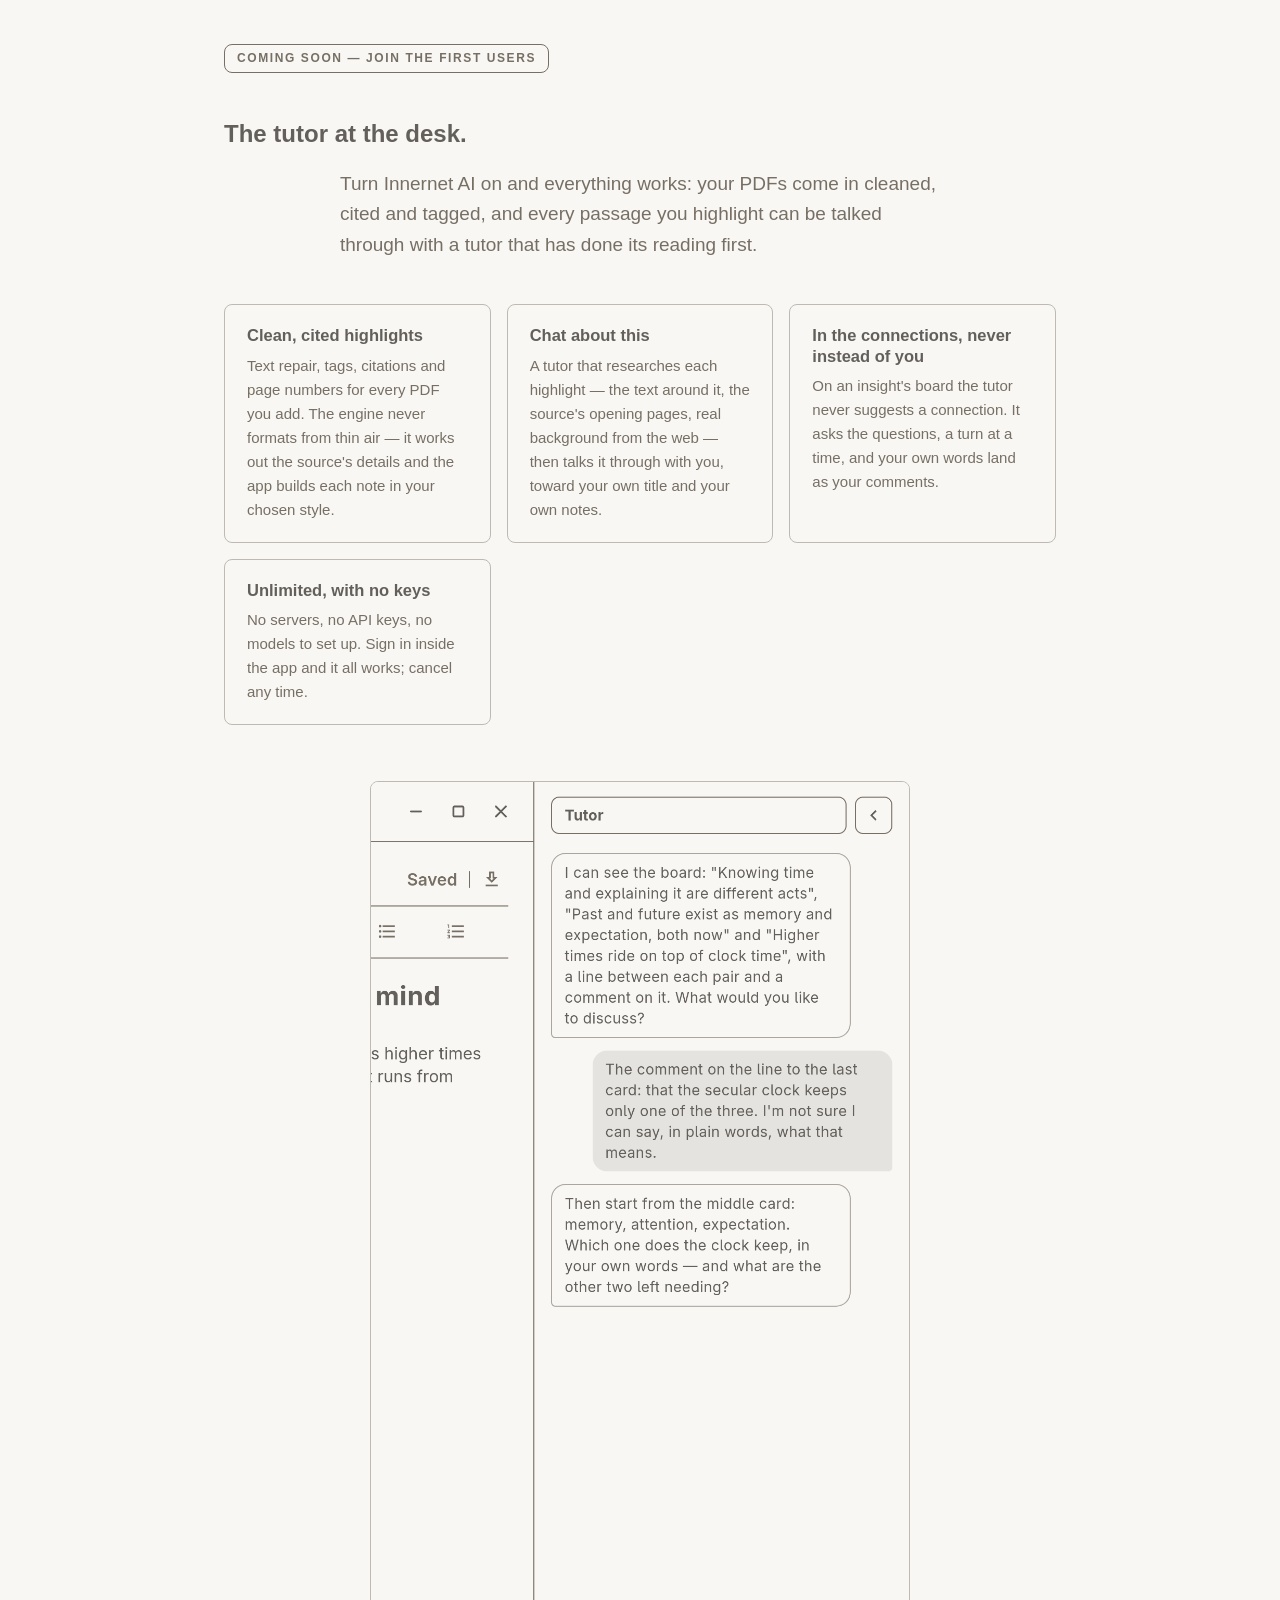
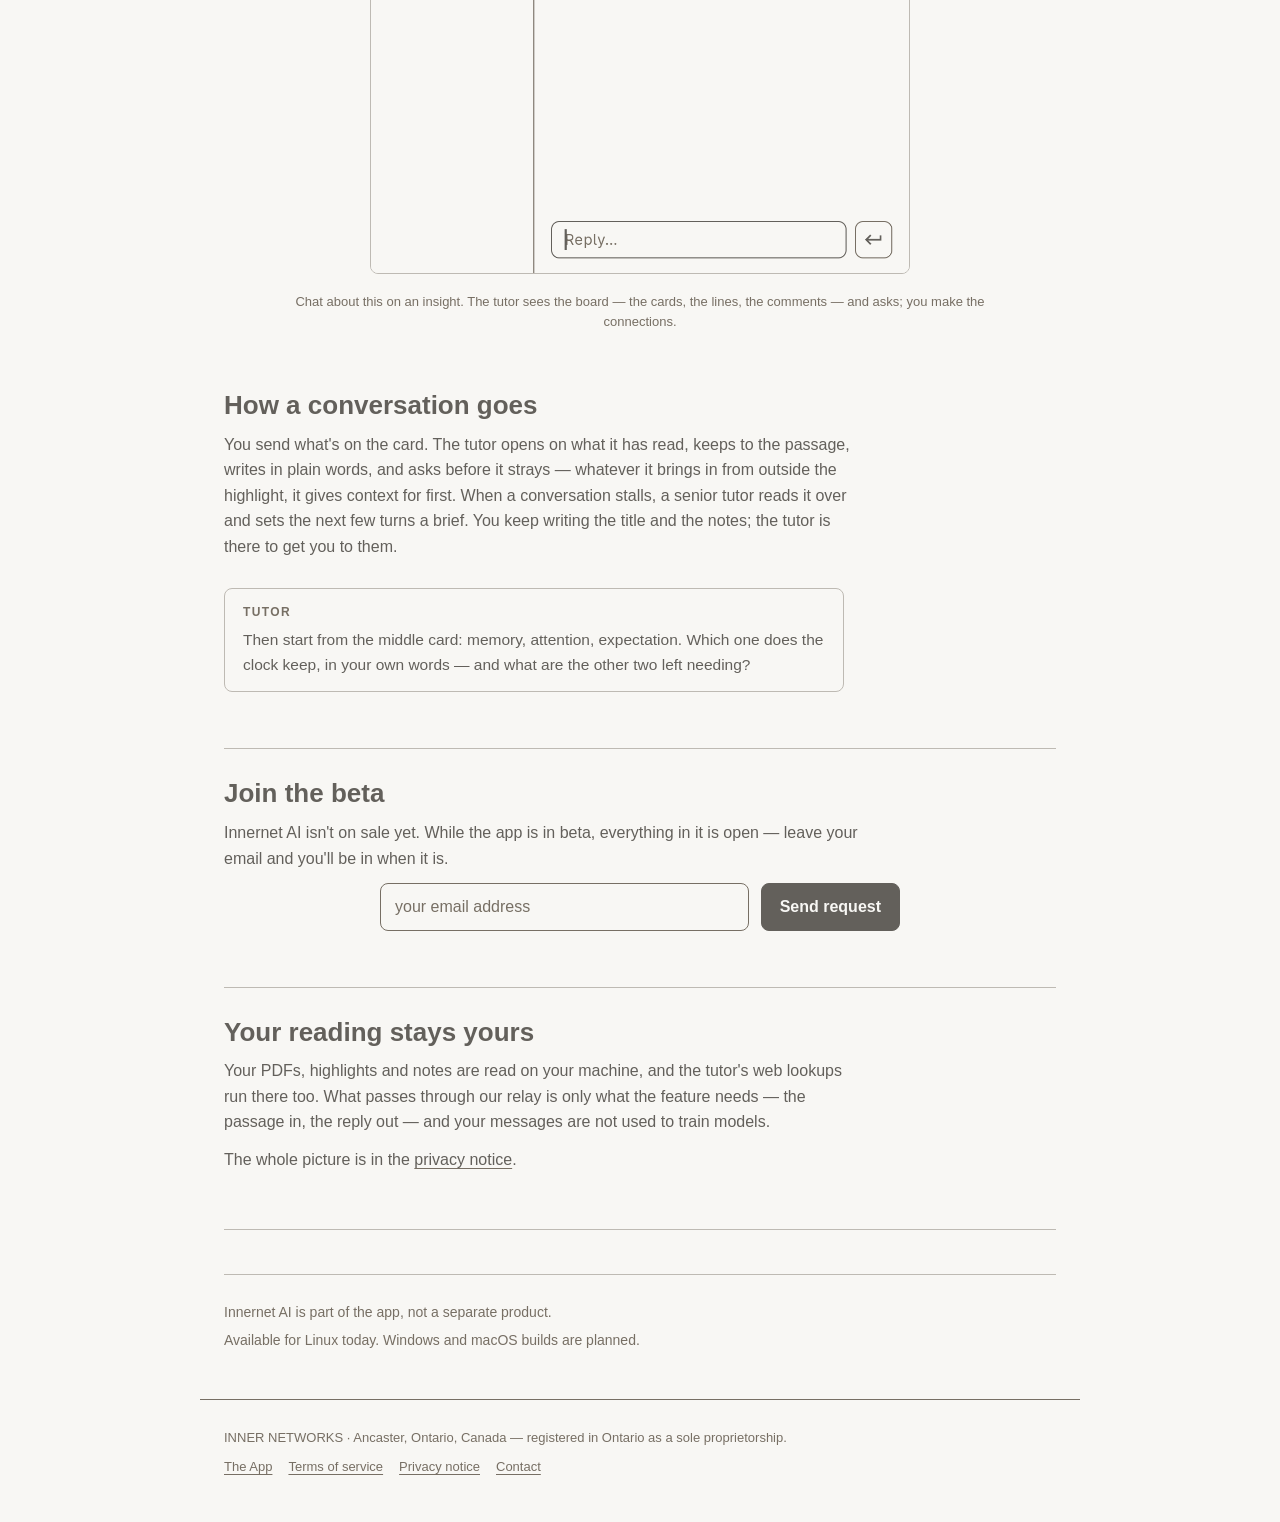
==== commit 031b424d: "Pricing and the refund policy unlisted for now: out of every footer (and the terms' link to the refu" ====
--- a/ai.html
+++ b/ai.html
@@ -68,7 +68,7 @@
 
 <footer>
   <p>INNER NETWORKS · Ancaster, Ontario, Canada — registered in Ontario as a sole proprietorship.</p>
-  <nav><a href="./">The App</a><a href="terms.html">Terms of service</a><a href="privacy.html">Privacy notice</a><a href="refund.html">Refund policy</a><a href="pricing.html">Pricing</a><a href="mailto:support@theinnernet.co">Contact</a></nav>
+  <nav><a href="./">The App</a><a href="terms.html">Terms of service</a><a href="privacy.html">Privacy notice</a><a href="mailto:support@theinnernet.co">Contact</a></nav>
 </footer>
 </body>
 </html>
